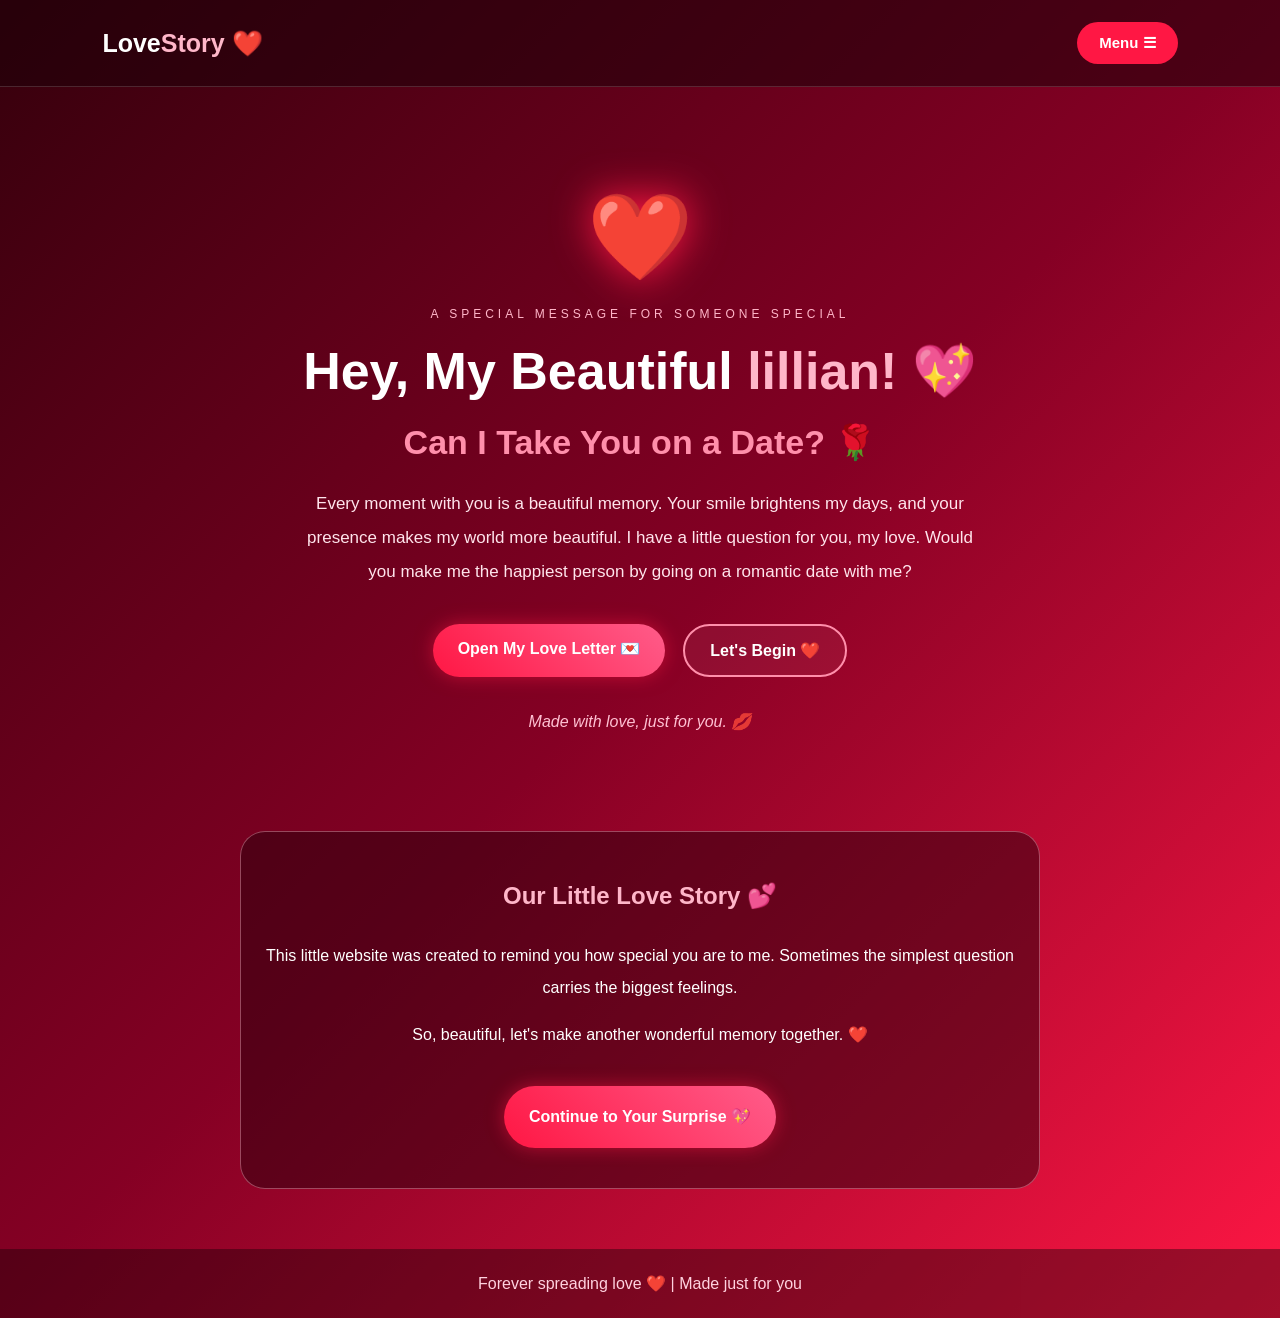
==== index.html @ 6447e547 "Add files via upload" ====
<!DOCTYPE html>
<html lang="en">
<head>
    <meta charset="UTF-8">
    <meta name="viewport" content="width=device-width, initial-scale=1.0">

    <title>love you lillian ❤️</title>

    <link rel="stylesheet" href="style.css">
</head>

<body>

    <!-- Animated Floating Hearts -->
    <div class="hearts">
        <span>❤️</span>
        <span>💖</span>
        <span>💕</span>
        <span>💗</span>
        <span>❤️</span>
        <span>💘</span>
        <span>💓</span>
        <span>💞</span>
        <span>❤️</span>
        <span>💖</span>
        <span>💕</span>
        <span>💝</span>
    </div>

    <!-- Navigation Bar -->
    <header class="navbar">

        <div class="logo">Love<span>Story ❤️</span></div>

        <nav>
            <div class="dropdown">

                <button class="menu-button">
                    Menu ☰
                </button>

                <div class="dropdown-content">
                    <a href="index.html">🏠 Home</a>
                    <a href="login.html">🔐 Login</a>
                    <a href="#about">💕 About Us</a>
                </div>

            </div>
        </nav>

    </header>

    <!-- Main Romantic Section -->
    <main class="hero">

        <div class="big-heart">❤️</div>

        <p class="small-title">
            A SPECIAL MESSAGE FOR SOMEONE SPECIAL
        </p>

        <h1>
            Hey, My Beautiful <span>lillian! 💖</span>
        </h1>

        <h2>Can I Take You on a Date? 🌹</h2>

        <p class="description">
            Every moment with you is a beautiful memory.
            Your smile brightens my days, and your presence
            makes my world more beautiful.

            I have a little question for you, my love.
            Would you make me the happiest person by
            going on a romantic date with me?
        </p>

        <div class="buttons">

            <a href="login.html" class="btn primary">
                Open My Love Letter 💌
            </a>

            <a href="login.html" class="btn secondary">
                Let's Begin ❤️
            </a>

        </div>

        <p class="love-note">
            Made with love, just for you. 💋
        </p>

    </main>

    <!-- About Section -->
    <section id="about" class="about">

        <h2>Our Little Love Story 💕</h2>

        <p>
            This little website was created to remind you
            how special you are to me. Sometimes the
            simplest question carries the biggest feelings.
        </p>

        <p>
            So, beautiful, let's make another wonderful
            memory together. ❤️
        </p>

        <a href="login.html" class="btn primary">
            Continue to Your Surprise 💖
        </a>

    </section>

    <footer>
        <p>Forever spreading love ❤️ | Made just for you</p>
    </footer>

</body>
</html>
---- style.css ----
/* RESET */
* {
    margin: 0;
    padding: 0;
    box-sizing: border-box;
}

html {
    scroll-behavior: smooth;
}

body {
    font-family: 'Segoe UI', Arial, sans-serif;
    background: linear-gradient(135deg, #35000c, #850024, #ff1744);
    color: white;
    min-height: 100vh;
    overflow-x: hidden;
}

/* FLOATING HEARTS */
.hearts {
    position: fixed;
    inset: 0;
    overflow: hidden;
    pointer-events: none;
    z-index: 0;
}

.hearts span {
    position: absolute;
    bottom: -80px;
    font-size: 30px;
    animation: floatHeart 12s linear infinite;
    opacity: 0;
}

.hearts span:nth-child(1)  { left: 5%; animation-delay: 0s; }
.hearts span:nth-child(2)  { left: 13%; animation-delay: 3s; }
.hearts span:nth-child(3)  { left: 21%; animation-delay: 6s; }
.hearts span:nth-child(4)  { left: 29%; animation-delay: 1s; }
.hearts span:nth-child(5)  { left: 37%; animation-delay: 4s; }
.hearts span:nth-child(6)  { left: 45%; animation-delay: 7s; }
.hearts span:nth-child(7)  { left: 53%; animation-delay: 2s; }
.hearts span:nth-child(8)  { left: 61%; animation-delay: 5s; }
.hearts span:nth-child(9)  { left: 69%; animation-delay: 8s; }
.hearts span:nth-child(10) { left: 77%; animation-delay: 3s; }
.hearts span:nth-child(11) { left: 85%; animation-delay: 6s; }
.hearts span:nth-child(12) { left: 93%; animation-delay: 1s; }

@keyframes floatHeart {
    0% {
        transform: translateY(0) rotate(0deg) scale(.7);
        opacity: 0;
    }

    10% {
        opacity: .9;
    }

    100% {
        transform: translateY(-115vh) rotate(360deg) scale(1.5);
        opacity: 0;
    }
}

/* NAVIGATION */
.navbar {
    position: relative;
    z-index: 5;
    display: flex;
    justify-content: space-between;
    align-items: center;
    padding: 22px 8%;
    background: rgba(30, 0, 10, .55);
    border-bottom: 1px solid rgba(255, 255, 255, .15);
}

.logo {
    font-size: 25px;
    font-weight: bold;
    color: white;
}

.logo span {
    color: #ffb6c9;
}

/* DROPDOWN MENU */
.dropdown {
    position: relative;
}

.menu-button {
    padding: 12px 22px;
    background: #ff1744;
    color: white;
    border: none;
    border-radius: 25px;
    font-size: 15px;
    font-weight: bold;
    cursor: pointer;
    transition: .3s;
}

.menu-button:hover {
    background: #ff5c8a;
    box-shadow: 0 0 20px #ff1744;
    transform: scale(1.05);
}

.dropdown-content {
    display: none;
    position: absolute;
    right: 0;
    top: 100%;
    padding-top: 10px;
    min-width: 180px;
}

.dropdown-content a {
    display: block;
    background: #65001d;
    color: white;
    text-decoration: none;
    padding: 14px;
    border-bottom: 1px solid rgba(255,255,255,.1);
    transition: .3s;
}

.dropdown-content a:hover {
    background: #ff1744;
    padding-left: 22px;
}

/* Show dropdown on hover or keyboard focus */
.dropdown:hover .dropdown-content,
.dropdown:focus-within .dropdown-content {
    display: block;
}

/* MAIN SECTION */
.hero {
    position: relative;
    z-index: 1;
    max-width: 900px;
    margin: 60px auto;
    padding: 40px 25px;
    text-align: center;
    animation: appear 1.2s ease;
}

@keyframes appear {
    from {
        opacity: 0;
        transform: translateY(35px);
    }

    to {
        opacity: 1;
        transform: translateY(0);
    }
}

.big-heart {
    font-size: 85px;
    animation: heartbeat 1.3s infinite;
    filter: drop-shadow(0 0 20px #ff1744);
}

@keyframes heartbeat {
    0%, 100% {
        transform: scale(1);
    }

    25% {
        transform: scale(1.15);
    }

    50% {
        transform: scale(1);
    }

    75% {
        transform: scale(1.1);
    }
}

.small-title {
    margin: 20px 0;
    font-size: 12px;
    letter-spacing: 4px;
    color: #ffb6c9;
}

.hero h1 {
    font-size: clamp(30px, 5vw, 52px);
    margin-bottom: 20px;
}

.hero h1 span {
    color: #ffb6c9;
}

.hero h2 {
    font-size: clamp(23px, 4vw, 34px);
    color: #ff8fab;
    margin-bottom: 25px;
}

.description {
    max-width: 680px;
    margin: 0 auto;
    line-height: 2;
    font-size: 17px;
    color: #ffe4ec;
}

/* BUTTONS */
.buttons {
    display: flex;
    justify-content: center;
    flex-wrap: wrap;
    gap: 18px;
    margin-top: 35px;
}

.btn {
    display: inline-block;
    padding: 15px 25px;
    text-decoration: none;
    font-weight: bold;
    border-radius: 35px;
    transition: .35s;
}

.primary {
    color: white;
    background: linear-gradient(45deg, #ff1744, #ff5c8a);
    box-shadow: 0 0 18px rgba(255, 23, 68, .5);
}

.secondary {
    color: white;
    border: 2px solid #ff8fab;
    background: rgba(255, 255, 255, .05);
}

.btn:hover {
    transform: translateY(-5px) scale(1.04);
    box-shadow: 0 0 28px #ff1744;
}

.love-note {
    margin-top: 35px;
    color: #ffc1d3;
    font-style: italic;
}

/* ABOUT SECTION */
.about {
    position: relative;
    z-index: 1;
    max-width: 800px;
    margin: 30px auto 60px;
    padding: 40px 25px;
    text-align: center;
    line-height: 2;
    background: rgba(40, 0, 12, .5);
    border-radius: 25px;
    border: 1px solid rgba(255, 182, 201, .4);
}

.about h2 {
    color: #ffb6c9;
    margin-bottom: 20px;
}

.about p {
    margin-bottom: 15px;
}

.about .btn {
    margin-top: 20px;
}

/* FOOTER */
footer {
    position: relative;
    z-index: 1;
    text-align: center;
    padding: 25px;
    background: rgba(20, 0, 5, .4);
    color: #ffd1df;
}

/* MOBILE */
@media (max-width: 600px) {
    .navbar {
        padding: 18px 5%;
    }

    .logo {
        font-size: 20px;
    }

    .hero {
        margin: 30px auto;
        padding: 25px 15px;
    }

    .description {
        font-size: 15px;
    }

    .btn {
        width: 100%;
    }

    .buttons {
        padding: 0 10px;
    }
}
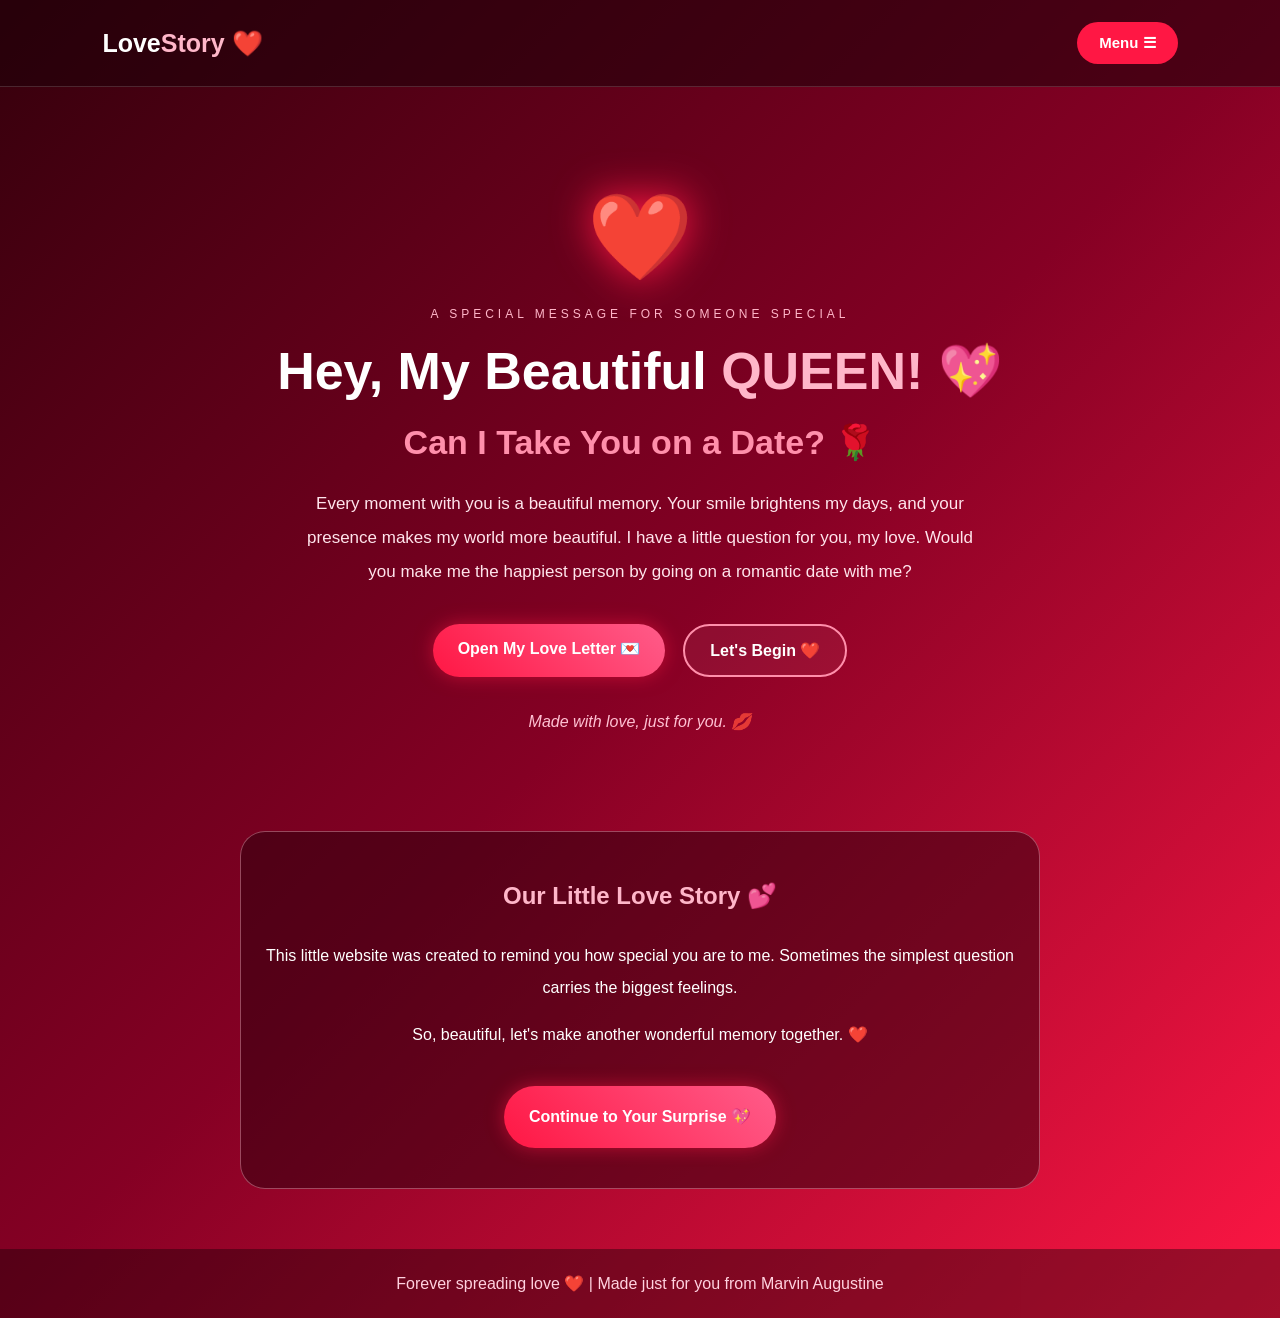
==== commit 614ec6e3: "Add files via upload" ====
--- a/index.html
+++ b/index.html
@@ -4,7 +4,7 @@
     <meta charset="UTF-8">
     <meta name="viewport" content="width=device-width, initial-scale=1.0">
 
-    <title>love you lillian ❤️</title>
+    <title>love you my Queen ❤️</title>
 
     <link rel="stylesheet" href="style.css">
 </head>
@@ -60,7 +60,7 @@
         </p>
 
         <h1>
-            Hey, My Beautiful <span>lillian! 💖</span>
+            Hey, My Beautiful <span> QUEEN! 💖</span>
         </h1>
 
         <h2>Can I Take You on a Date? 🌹</h2>
@@ -116,7 +116,7 @@
     </section>
 
     <footer>
-        <p>Forever spreading love ❤️ | Made just for you</p>
+        <p>Forever spreading love ❤️ | Made just for you from Marvin Augustine</p>
     </footer>
 
 </body>
